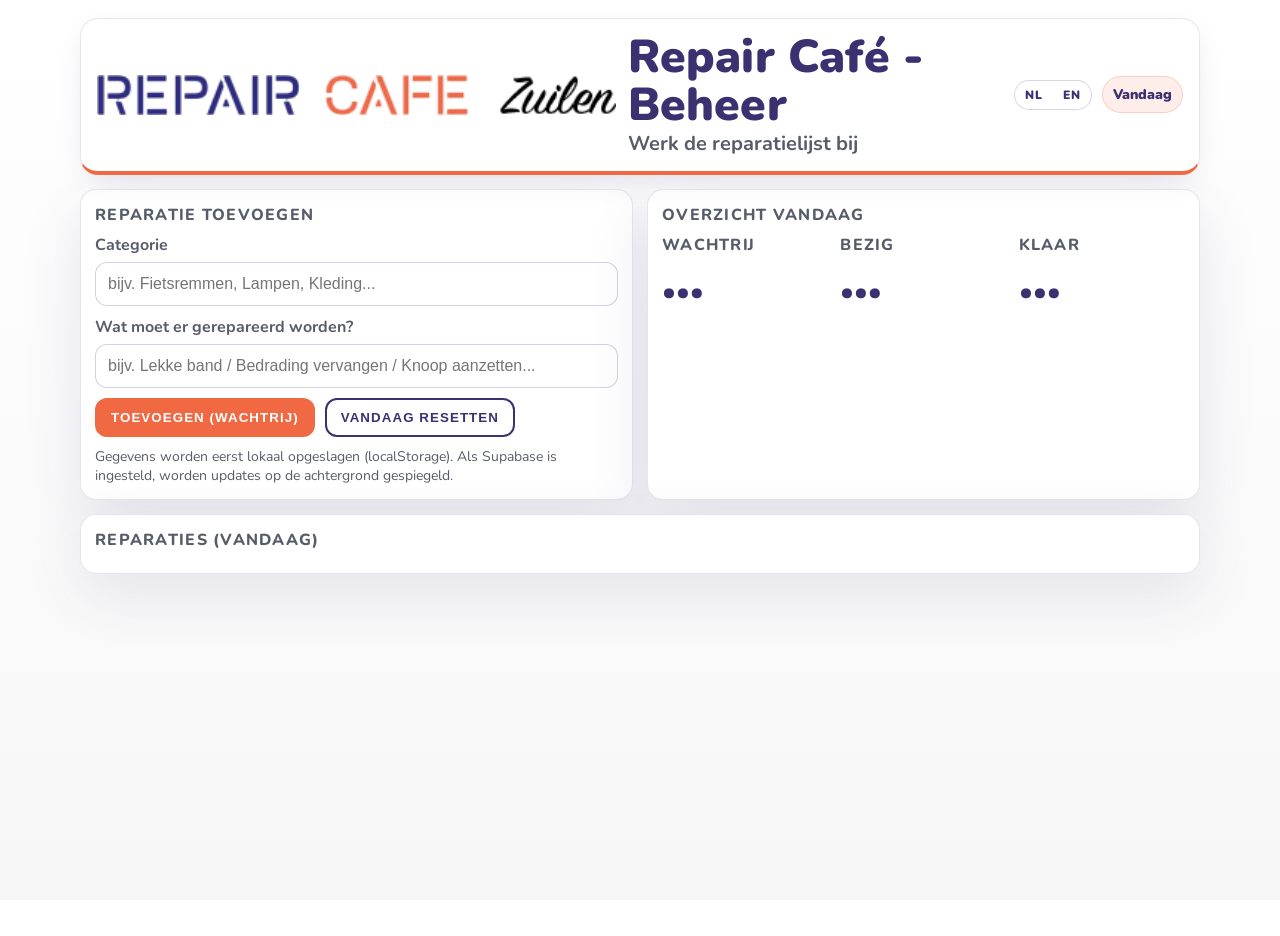
==== admin.html @ ef627d08 "Initial commit: Repair Café TV dashboard Static visitor/admin/TV pages with localStorage-first demo " ====
<!doctype html>
<html lang="nl">
  <head>
    <meta charset="utf-8" />
    <meta name="viewport" content="width=device-width, initial-scale=1" />
    <title>Repair Café - Beheer</title>
    <link rel="preconnect" href="https://fonts.googleapis.com" />
    <link rel="preconnect" href="https://fonts.gstatic.com" crossorigin />
    <link
      href="https://fonts.googleapis.com/css2?family=Nunito:wght@400;700;800;900&display=swap"
      rel="stylesheet"
    />
    <link rel="stylesheet" href="./styles.css" />
  </head>
  <body>
    <div class="wrap">
      <div class="topbar">
        <div class="brand">
          <img class="logo" src="./assets/img/repaircafexneworig.png" alt="Repair Café Zuilen logo" />
          <div>
            <h1 class="title fontLead">Repair Café - Beheer</h1>
            <p class="subtitle" id="subtitleText">Werk de reparatielijst bij</p>
          </div>
        </div>
        <div class="topbarActions">
          <div class="langSwitch" aria-label="Language switcher">
            <a id="langNlLink" href="./admin.html" class="langBtn">NL</a>
            <a id="langEnLink" href="./admin.html?lang=en" class="langBtn">EN</a>
          </div>
          <div class="chip" id="dayChip">Vandaag</div>
        </div>
      </div>

      <div class="grid2">
        <div class="panel">
          <div class="kpiLabel" id="addRepairLabel">Reparatie toevoegen</div>

          <form id="addForm">
            <div style="margin-bottom: 10px">
              <label for="categoryInput" id="categoryLabel">Categorie</label>
              <input id="categoryInput" type="text" placeholder="bijv. Fietsremmen, Lampen, Kleding..." required />
            </div>
            <div style="margin-bottom: 10px">
              <label for="descriptionInput" id="descriptionLabel">Wat moet er gerepareerd worden?</label>
              <input
                id="descriptionInput"
                type="text"
                placeholder="bijv. Lekke band / Bedrading vervangen / Knoop aanzetten..."
                required
              />
            </div>
            <div class="btnRow">
              <button class="primary" type="submit" id="addRepairBtn">Toevoegen (wachtrij)</button>
              <button type="button" id="clearDayBtn">Vandaag resetten</button>
            </div>
          </form>

          <div id="errorBox" class="errorBox" style="display: none; margin-top: 12px"></div>
          <div class="muted" id="storageNote" style="margin-top: 10px; font-size: 14px">
            Gegevens worden eerst lokaal opgeslagen (localStorage). Als Supabase is ingesteld, worden updates op de achtergrond gespiegeld.
          </div>
        </div>

        <div class="panel">
          <div class="kpiLabel" id="summaryLabel">Overzicht vandaag</div>
          <div class="grid3" style="grid-template-columns: 1fr 1fr 1fr; gap: 12px">
            <div>
              <div class="kpiLabel" id="queuedLabel" style="margin-bottom: 2px">Wachtrij</div>
              <div class="fontLead kpiValue" style="font-size: clamp(38px, 4vw, 70px)" id="queuedCount">…</div>
            </div>
            <div>
              <div class="kpiLabel" id="inProgressLabel" style="margin-bottom: 2px">Bezig</div>
              <div class="fontLead kpiValue" style="font-size: clamp(38px, 4vw, 70px)" id="inProgressCount">…</div>
            </div>
            <div>
              <div class="kpiLabel" id="doneLabel" style="margin-bottom: 2px">Klaar</div>
              <div class="fontLead kpiValue" style="font-size: clamp(38px, 4vw, 70px)" id="doneCount">…</div>
            </div>
          </div>
        </div>
      </div>

      <div class="panel">
        <div class="kpiLabel" id="repairsTodayLabel">Reparaties (vandaag)</div>
        <div class="list" id="repairsList"></div>
      </div>
    </div>

    <script type="module">
      import {
        addRepairItemToday,
        fetchLatestRepairsToday,
        fetchRepairsSummaryToday,
        getEffectiveRepairDay,
        getUiLanguage,
        setRepairStatus,
        statusLabel,
        statusTone,
      } from "./lib.js";

      const errorBox = document.getElementById("errorBox");
      const dayChip = document.getElementById("dayChip");

      const queuedCountEl = document.getElementById("queuedCount");
      const inProgressCountEl = document.getElementById("inProgressCount");
      const doneCountEl = document.getElementById("doneCount");
      const repairsListEl = document.getElementById("repairsList");

      const addForm = document.getElementById("addForm");
      const categoryInput = document.getElementById("categoryInput");
      const descriptionInput = document.getElementById("descriptionInput");
      const clearDayBtn = document.getElementById("clearDayBtn");
      const langNlLink = document.getElementById("langNlLink");
      const langEnLink = document.getElementById("langEnLink");
      const lang = getUiLanguage();
      const isEnglish = lang === "en";

      document.documentElement.lang = lang;
      langNlLink.href = "./admin.html";
      langEnLink.href = "./admin.html?lang=en";
      langNlLink.classList.toggle("active", !isEnglish);
      langEnLink.classList.toggle("active", isEnglish);
      document.title = isEnglish ? "Repair Cafe - Admin" : "Repair Café - Beheer";
      document.querySelector(".title").textContent = isEnglish ? "Repair Cafe - Admin" : "Repair Café - Beheer";
      document.getElementById("subtitleText").textContent = isEnglish
        ? "Update the repair list"
        : "Werk de reparatielijst bij";
      document.getElementById("addRepairLabel").textContent = isEnglish ? "Add repair item" : "Reparatie toevoegen";
      document.getElementById("categoryLabel").textContent = isEnglish ? "Category" : "Categorie";
      categoryInput.placeholder = isEnglish ? "e.g. Bike brakes, Lamps, Clothing..." : "bijv. Fietsremmen, Lampen, Kleding...";
      document.getElementById("descriptionLabel").textContent = isEnglish
        ? "What needs repair?"
        : "Wat moet er gerepareerd worden?";
      descriptionInput.placeholder = isEnglish
        ? "e.g. Flat tire / Replace wiring / Button replacement..."
        : "bijv. Lekke band / Bedrading vervangen / Knoop aanzetten...";
      document.getElementById("addRepairBtn").textContent = isEnglish ? "Add (queued)" : "Toevoegen (wachtrij)";
      clearDayBtn.textContent = isEnglish ? "Reset today" : "Vandaag resetten";
      document.getElementById("storageNote").textContent = isEnglish
        ? "Data is stored in localStorage first. If Supabase is configured, updates are mirrored in the background."
        : "Gegevens worden eerst lokaal opgeslagen (localStorage). Als Supabase is ingesteld, worden updates op de achtergrond gespiegeld.";
      document.getElementById("summaryLabel").textContent = isEnglish ? "Today summary" : "Overzicht vandaag";
      document.getElementById("queuedLabel").textContent = isEnglish ? "Queued" : "Wachtrij";
      document.getElementById("inProgressLabel").textContent = isEnglish ? "In progress" : "Bezig";
      document.getElementById("doneLabel").textContent = isEnglish ? "Done" : "Klaar";
      document.getElementById("repairsTodayLabel").textContent = isEnglish
        ? "Repairs (today)"
        : "Reparaties (vandaag)";

      function showError(message) {
        errorBox.style.display = "block";
        errorBox.textContent = message;
      }

      function badgeClass(status) {
        if (status === "queued") return "badge badgeQueued";
        if (status === "in_progress") return "badge badgeProgress";
        if (status === "done") return "badge badgeDone";
        return "badge";
      }

      function toneClass(status) {
        if (status === "queued") return "tone toneQueued";
        if (status === "in_progress") return "tone toneProgress";
        if (status === "done") return "tone toneDone";
        return "tone";
      }

      async function reload() {
        const repairDay = getEffectiveRepairDay();
        dayChip.textContent = isEnglish ? `Today (${repairDay})` : `Vandaag (${repairDay})`;

        const [summary, latest] = await Promise.all([
          fetchRepairsSummaryToday(repairDay),
          fetchLatestRepairsToday(repairDay, 100),
        ]);

        queuedCountEl.textContent = String(summary.queuedCount);
        inProgressCountEl.textContent = String(summary.inProgressCount);
        doneCountEl.textContent = String(summary.doneCount);

        repairsListEl.innerHTML = "";
        for (const r of latest) {
          const row = document.createElement("div");
          row.className = "item";

          const left = document.createElement("div");
          const title = document.createElement("div");
          title.className = "itemTitle";
          title.textContent = r.category || (isEnglish ? "General" : "Algemeen");

          const desc = document.createElement("div");
          desc.className = "itemDesc";
          desc.textContent = r.description || "";

          left.appendChild(title);
          left.appendChild(desc);

          const right = document.createElement("div");

          const badge = document.createElement("div");
          badge.className = badgeClass(r.status);
          badge.innerHTML = `<span class="${toneClass(r.status)}"></span>${statusLabel(r.status, lang)}`;

          const btnRow = document.createElement("div");
          btnRow.className = "btnRow";

          const queuedBtn = document.createElement("button");
          queuedBtn.type = "button";
          queuedBtn.textContent = isEnglish ? "Queued" : "Wachtrij";
          queuedBtn.className = r.status === "queued" ? "primary" : "";
          queuedBtn.onclick = async () => {
            await setRepairStatus(r.id, "queued");
            await reload();
          };

          const progressBtn = document.createElement("button");
          progressBtn.type = "button";
          progressBtn.textContent = isEnglish ? "In progress" : "Bezig";
          progressBtn.className = r.status === "in_progress" ? "primary" : "";
          progressBtn.onclick = async () => {
            await setRepairStatus(r.id, "in_progress");
            await reload();
          };

          const doneBtn = document.createElement("button");
          doneBtn.type = "button";
          doneBtn.textContent = isEnglish ? "Done" : "Klaar";
          doneBtn.className = r.status === "done" ? "primary" : "";
          doneBtn.onclick = async () => {
            await setRepairStatus(r.id, "done");
            await reload();
          };

          btnRow.appendChild(queuedBtn);
          btnRow.appendChild(progressBtn);
          btnRow.appendChild(doneBtn);

          right.appendChild(badge);
          right.appendChild(btnRow);

          row.appendChild(left);
          row.appendChild(right);
          repairsListEl.appendChild(row);
        }
      }

      addForm.addEventListener("submit", async (e) => {
        e.preventDefault();
        errorBox.style.display = "none";

        const repairDay = getEffectiveRepairDay();
        const category = categoryInput.value;
        const description = descriptionInput.value;

        try {
          await addRepairItemToday(repairDay, { category, description });
          categoryInput.value = "";
          descriptionInput.value = "";
          await reload();
        } catch (err) {
          const details = err?.message || (isEnglish ? "Unknown error" : "Onbekende fout");
          showError(isEnglish ? `Could not add repair item: ${details}` : `Kon reparatie niet toevoegen: ${details}`);
          // eslint-disable-next-line no-console
          console.error(err);
        }
      });

      clearDayBtn.addEventListener("click", async () => {
        // Local-only: clears the day override used for testing.
        localStorage.removeItem("repair_cafe_day_override");
        await reload();
      });

      async function main() {
        try {
          await reload();
          setInterval(reload, 5000);
        } catch (e) {
          const details = e?.message || (isEnglish ? "Unknown error" : "Onbekende fout");
          showError(
            isEnglish ? `Could not load admin data: ${details}` : `Kon beheergegevens niet laden: ${details}`
          );
          // eslint-disable-next-line no-console
          console.error(e);
        }
      }

      main();
    </script>
  </body>
</html>
---- styles.css ----
:root {
  /* Brand tokens inspired by repaircafezuilen.nl */
  --rcBlue: #3b3171;
  --rcBlue2: #4b3e8c;
  --rcOrange: #f16943;
  --rcLight: #f7f7f7;

  --bg: var(--rcLight);
  --panel: #ffffff;
  --panel2: #ffffff;
  --text: #0f172a; /* slate-900 */
  --muted: rgba(15, 23, 42, 0.7);
  --accent: var(--rcBlue);
  --accent2: var(--rcOrange);

  --toneQueued: #f59e0b; /* amber-500 */
  --toneProgress: #3b82f6; /* blue-500 */
  --toneDone: #22c55e; /* green-500 */
  --shadow: 0 18px 60px rgba(59, 49, 113, 0.12);
}

html,
body {
  height: 100%;
}

body {
  margin: 0;
  background: linear-gradient(180deg, #ffffff, var(--rcLight));
  color: var(--text);
  font-family: "Nunito", system-ui, -apple-system, Segoe UI, Roboto, Arial, sans-serif;
}

.fontLead {
  font-family: "Nunito", system-ui, -apple-system, Segoe UI, Roboto, Arial, sans-serif;
  letter-spacing: 0.2px;
}

.wrap {
  min-height: 100vh;
  display: flex;
  flex-direction: column;
  padding: 18px;
  gap: 14px;
  max-width: 1120px;
  margin: 0 auto;
}

.topbar {
  display: flex;
  gap: 14px;
  align-items: center;
  justify-content: space-between;
  background: rgba(255, 255, 255, 0.9);
  backdrop-filter: blur(10px);
  border: 1px solid rgba(59, 49, 113, 0.12);
  border-bottom: 4px solid var(--rcOrange);
  border-radius: 18px;
  padding: 14px 16px;
  box-shadow: 0 10px 30px -10px rgba(59, 49, 113, 0.18);
}

.brand {
  display: flex;
  align-items: center;
  gap: 12px;
  min-width: 0;
}

.logo {
  height: 40px;
  width: auto;
  display: block;
}

.title {
  font-size: clamp(26px, 3.6vw, 52px);
  margin: 0;
  color: var(--rcBlue);
  font-weight: 900;
  line-height: 1.05;
}

.subtitle {
  margin: 0;
  color: var(--muted);
  font-size: clamp(14px, 2vw, 20px);
  font-weight: 700;
}

.grid2 {
  display: grid;
  grid-template-columns: 1fr 1fr;
  gap: 14px;
}

.grid3 {
  display: grid;
  grid-template-columns: 1fr 1fr 1fr;
  gap: 14px;
}

.panel {
  background: var(--panel);
  border: 1px solid rgba(59, 49, 113, 0.12);
  border-radius: 16px;
  box-shadow: var(--shadow);
  padding: 14px;
}

.kpiLabel {
  color: var(--muted);
  font-size: 16px;
  margin-bottom: 8px;
  font-weight: 800;
  text-transform: uppercase;
  letter-spacing: 0.08em;
}

.kpiValue {
  font-size: clamp(56px, 8vw, 140px);
  line-height: 0.9;
  margin: 0;
  color: var(--rcBlue);
  font-weight: 1000;
}

.kpiRow {
  display: flex;
  gap: 10px;
  align-items: baseline;
  justify-content: space-between;
}

.chip {
  padding: 8px 10px;
  border-radius: 999px;
  background: rgba(241, 105, 67, 0.12);
  border: 1px solid rgba(241, 105, 67, 0.22);
  color: var(--rcBlue);
  font-size: 14px;
  font-weight: 900;
}

.topbarActions {
  display: flex;
  align-items: center;
  gap: 10px;
}

.langSwitch {
  display: inline-flex;
  border: 1px solid rgba(59, 49, 113, 0.2);
  border-radius: 999px;
  overflow: hidden;
  background: #fff;
}

.langBtn {
  display: inline-block;
  padding: 6px 10px;
  color: var(--rcBlue);
  text-decoration: none;
  font-weight: 900;
  font-size: 12px;
  letter-spacing: 0.08em;
}

.langBtn.active {
  background: var(--rcBlue);
  color: #fff;
}

.tone {
  height: 12px;
  width: 12px;
  border-radius: 999px;
  background: var(--accent);
  display: inline-block;
  margin-right: 8px;
}

.toneQueued {
  background: var(--toneQueued);
}

.toneProgress {
  background: var(--toneProgress);
}

.toneDone {
  background: var(--toneDone);
}

.list {
  display: grid;
  grid-template-columns: 1fr;
  gap: 10px;
}

.item {
  background: #ffffff;
  border: 1px solid rgba(59, 49, 113, 0.12);
  border-radius: 14px;
  padding: 12px;
  display: grid;
  grid-template-columns: 1fr auto;
  gap: 10px;
}

.itemTitle {
  margin: 0;
  font-size: 20px;
  font-weight: 900;
  color: var(--rcBlue);
}

.itemDesc {
  margin: 6px 0 0;
  color: var(--muted);
  font-size: 16px;
  line-height: 1.3;
  word-break: break-word;
}

.badge {
  border-radius: 999px;
  padding: 10px 12px;
  font-weight: 700;
  border: 1px solid rgba(59, 49, 113, 0.18);
  background: rgba(59, 49, 113, 0.06);
  color: var(--rcBlue);
  height: fit-content;
}

.badgeQueued {
  border-color: rgba(245, 158, 11, 0.45);
  color: rgba(245, 158, 11, 0.95);
}

.badgeProgress {
  border-color: rgba(59, 130, 246, 0.45);
  color: rgba(59, 130, 246, 0.95);
}

.badgeDone {
  border-color: rgba(34, 197, 94, 0.45);
  color: rgba(34, 197, 94, 0.95);
}

.btnRow {
  display: flex;
  gap: 10px;
  flex-wrap: wrap;
}

button {
  appearance: none;
  border: 2px solid var(--rcBlue);
  background: #ffffff;
  color: var(--rcBlue);
  padding: 10px 14px;
  border-radius: 12px;
  cursor: pointer;
  font-weight: 900;
  text-transform: uppercase;
  letter-spacing: 0.08em;
}

button:hover {
  background: rgba(59, 49, 113, 0.06);
}

button.primary {
  border-color: var(--rcOrange);
  background: var(--rcOrange);
  color: #ffffff;
}

label {
  display: block;
  color: var(--muted);
  font-weight: 700;
  margin-bottom: 6px;
}

input,
select,
textarea {
  width: 100%;
  box-sizing: border-box;
  border-radius: 12px;
  padding: 12px 12px;
  background: #ffffff;
  border: 1px solid rgba(59, 49, 113, 0.22);
  color: var(--text);
  font-size: 16px;
}

input:focus,
select:focus,
textarea:focus {
  outline: none;
  border-color: rgba(241, 105, 67, 0.55);
  box-shadow: 0 0 0 4px rgba(241, 105, 67, 0.18);
}

textarea {
  resize: vertical;
  min-height: 90px;
}

.formGrid {
  display: grid;
  grid-template-columns: 1fr 1fr;
  gap: 12px;
}

.errorBox {
  padding: 12px;
  border: 1px solid rgba(255, 75, 75, 0.5);
  background: rgba(255, 75, 75, 0.08);
  color: rgba(255, 170, 170, 0.95);
  border-radius: 14px;
}

.muted {
  color: var(--muted);
}

.tvFullscreenHint {
  position: fixed;
  left: 14px;
  bottom: 14px;
  opacity: 0.85;
  font-size: 14px;
}

@media (max-width: 840px) {
  .grid2 {
    grid-template-columns: 1fr;
  }
  .grid3 {
    grid-template-columns: 1fr;
  }
  .wrap {
    padding: 14px;
  }
  .topbar {
    flex-direction: column;
    align-items: flex-start;
  }
}
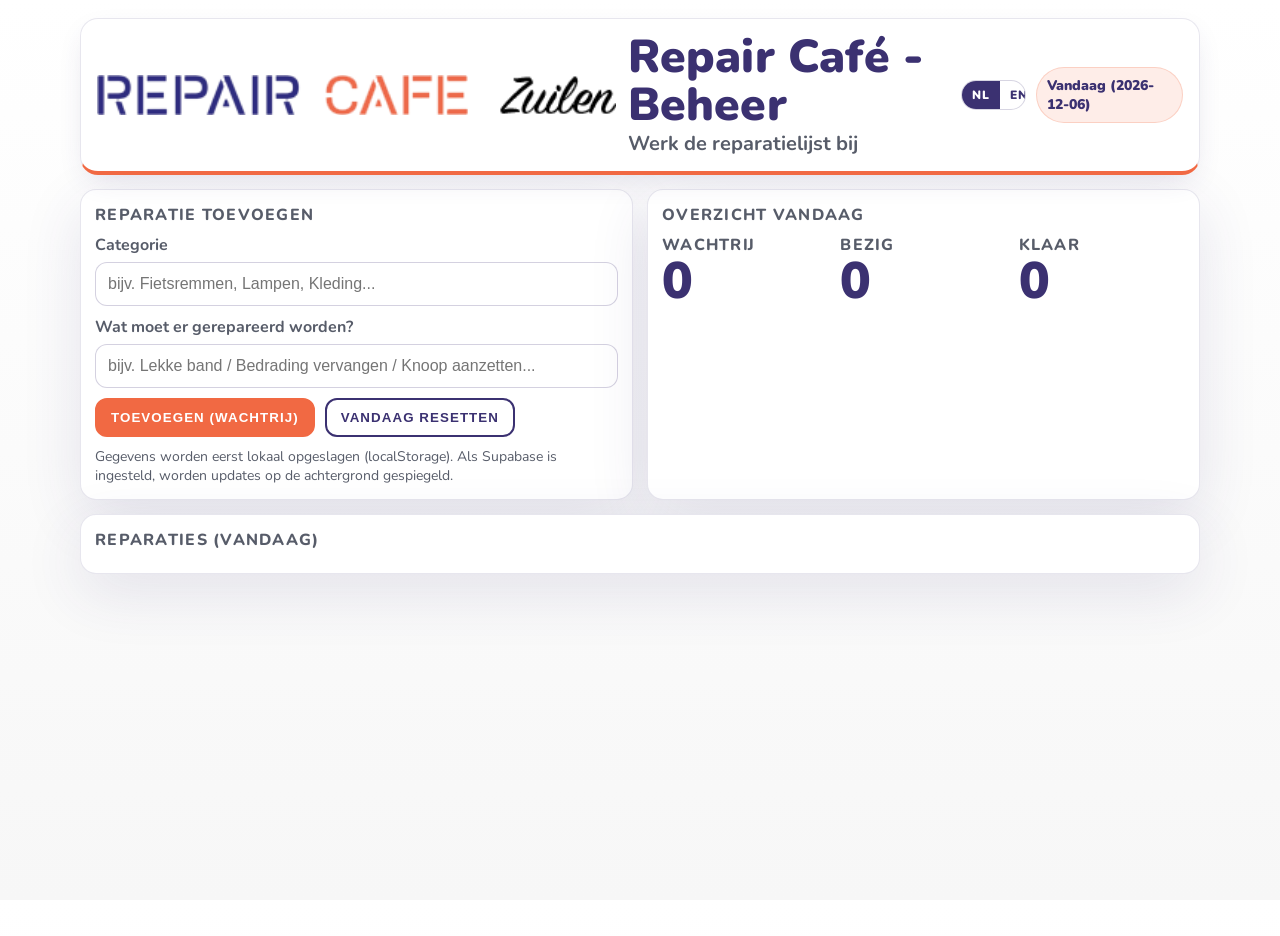
==== commit d42080f1: "Implement local sync with BroadcastChannel and add home button" ====
--- a/admin.html
+++ b/admin.html
@@ -15,7 +15,7 @@
   <body>
     <div class="wrap">
       <div class="topbar">
-        <div class="brand">
+        <div class="brand" style="cursor: pointer;" onclick="window.location.href='index.html'">
           <img class="logo" src="./assets/img/repaircafexneworig.png" alt="Repair Café Zuilen logo" />
           <div>
             <h1 class="title fontLead">Repair Café - Beheer</h1>
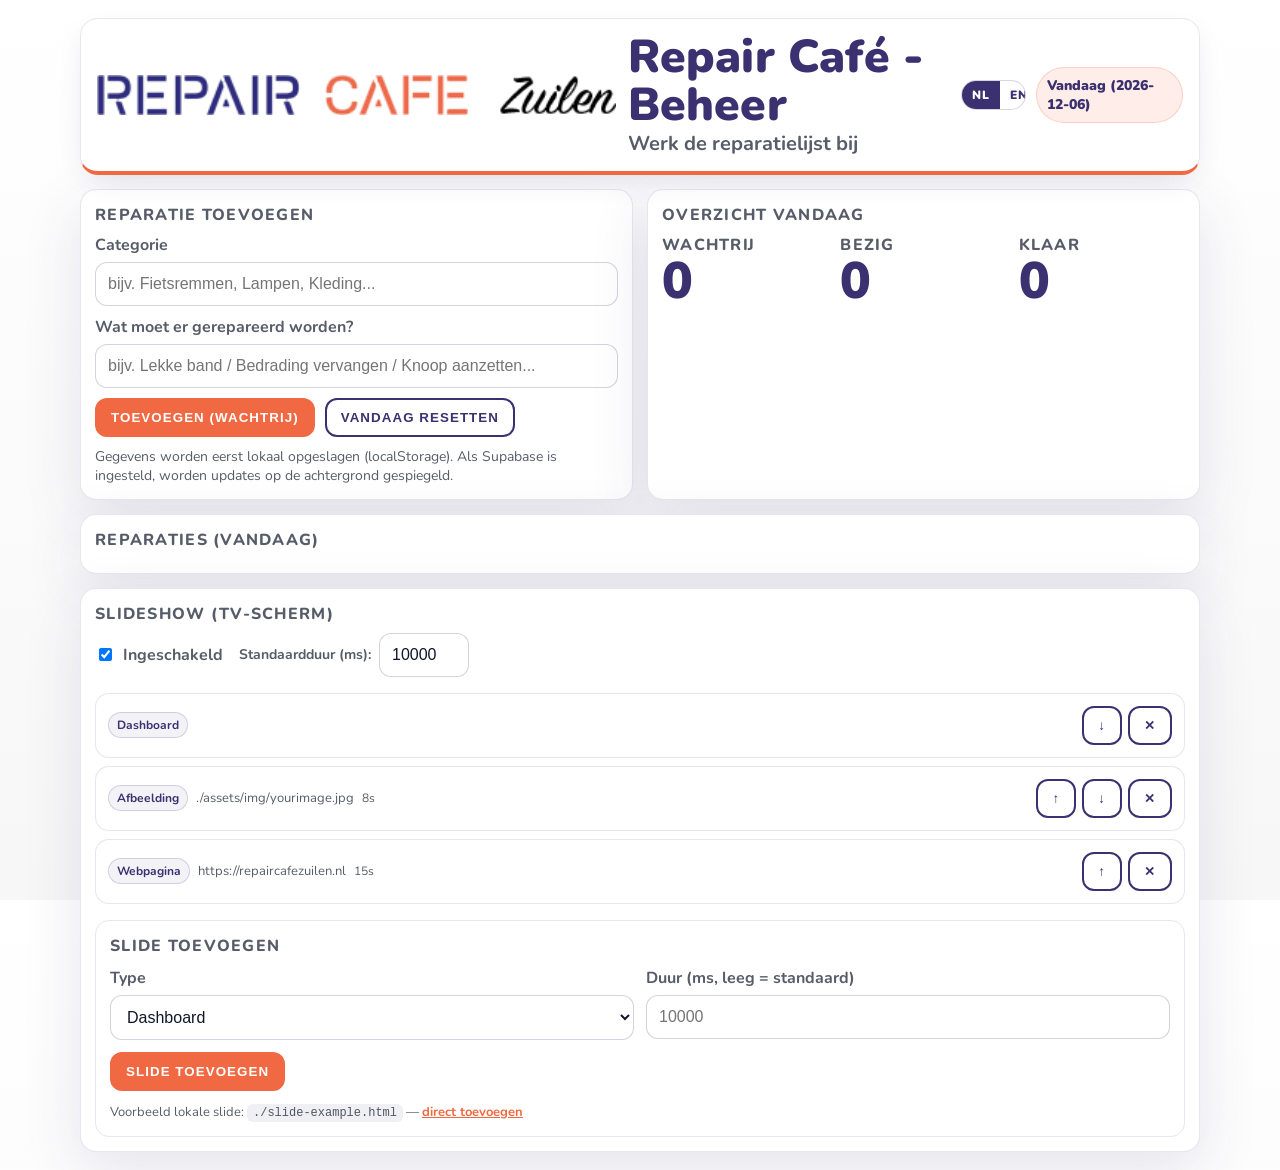
==== commit 4be4c4a5: "feat: add slideshow to TV display with admin controls - Slideshow cycles dashboard, local HTML slide" ====
--- a/admin.html
+++ b/admin.html
@@ -84,6 +84,62 @@
         <div class="kpiLabel" id="repairsTodayLabel">Reparaties (vandaag)</div>
         <div class="list" id="repairsList"></div>
       </div>
+
+      <div class="panel">
+        <div class="kpiLabel" id="slideshowPanelLabel">Slideshow (TV-scherm)</div>
+
+        <div style="display:flex; align-items:center; gap:16px; flex-wrap:wrap; margin-bottom:16px">
+          <label style="display:flex; align-items:center; gap:8px; margin:0; cursor:pointer">
+            <input type="checkbox" id="slideshowEnabled" style="width:auto; cursor:pointer" />
+            <span id="slideshowEnabledLabel">Ingeschakeld</span>
+          </label>
+          <label style="display:flex; align-items:center; gap:8px; margin:0">
+            <span id="slideshowDurationLabel" class="muted" style="font-size:14px">Standaardduur (ms):</span>
+            <input type="number" id="slideshowDuration" style="width:90px" min="1000" step="1000" value="10000" />
+          </label>
+        </div>
+
+        <div id="slideList" style="margin-bottom:16px; display:flex; flex-direction:column; gap:8px"></div>
+
+        <div style="border:1px solid rgba(59,49,113,0.12); border-radius:14px; padding:14px">
+          <div class="kpiLabel" id="addSlideLabel" style="margin-bottom:10px">Slide toevoegen</div>
+          <div class="formGrid">
+            <div>
+              <label id="slideTypeLabel" for="newSlideType">Type</label>
+              <select id="newSlideType">
+                <option value="dashboard">Dashboard</option>
+                <option value="image-upload">Afbeelding</option>
+                <option value="webpage">Webpagina</option>
+              </select>
+            </div>
+            <div>
+              <label id="slideDurLabel" for="newSlideDuration">Duur (ms, leeg = standaard)</label>
+              <input type="number" id="newSlideDuration" min="1000" step="1000" placeholder="10000" />
+            </div>
+          </div>
+          <div id="urlField" style="margin-top:10px; display:none">
+            <label id="slideUrlLabel" for="newSlideUrl">URL</label>
+            <input type="text" id="newSlideUrl" placeholder="https://..." />
+          </div>
+          <div id="uploadField" style="margin-top:10px; display:none">
+            <input type="file" id="newSlideFile" accept="image/*" style="display:none" />
+            <div id="dropZone" class="dropZone">
+              <div id="dropZonePrompt" class="dropZonePrompt">
+                <svg width="32" height="32" viewBox="0 0 24 24" fill="none" stroke="currentColor" stroke-width="1.5"><path d="M21 15v4a2 2 0 0 1-2 2H5a2 2 0 0 1-2-2v-4"/><polyline points="17 8 12 3 7 8"/><line x1="12" y1="3" x2="12" y2="15"/></svg>
+                <span id="dropZoneText">Sleep afbeelding hierheen of klik om te bladeren</span>
+              </div>
+              <img id="imagePreview" src="" alt="" class="imagePreview" style="display:none" />
+            </div>
+          </div>
+          <div class="btnRow" style="margin-top:12px">
+            <button type="button" class="primary" id="addSlideBtn">Slide toevoegen</button>
+          </div>
+          <div class="muted" id="exampleHint" style="margin-top:12px; font-size:13px; line-height:1.5;">
+            Voorbeeld lokale slide: <code style="background:rgba(59,49,113,0.08); padding:2px 6px; border-radius:6px; font-size:12px;">./slide-example.html</code>
+            — <a id="addExampleLink" href="#" style="color:var(--rcOrange); font-weight:700;">direct toevoegen</a>
+          </div>
+        </div>
+      </div>
     </div>
 
     <script type="module">
@@ -96,6 +152,8 @@
         setRepairStatus,
         statusLabel,
         statusTone,
+        getSlideshowConfig,
+        setSlideshowConfig,
       } from "./lib.js";
 
       const errorBox = document.getElementById("errorBox");
@@ -286,6 +344,261 @@
         }
       }
 
+      // ── Slideshow management ──────────────────────────────────────────────────
+
+      document.getElementById("slideshowPanelLabel").textContent = isEnglish ? "Slideshow (TV screen)" : "Slideshow (TV-scherm)";
+      document.getElementById("slideshowEnabledLabel").textContent = isEnglish ? "Enabled" : "Ingeschakeld";
+      document.getElementById("slideshowDurationLabel").textContent = isEnglish ? "Default duration (ms):" : "Standaardduur (ms):";
+      document.getElementById("addSlideLabel").textContent = isEnglish ? "Add slide" : "Slide toevoegen";
+      document.getElementById("slideTypeLabel").textContent = isEnglish ? "Type" : "Type";
+      document.getElementById("slideDurLabel").textContent = isEnglish ? "Duration (ms, empty = default)" : "Duur (ms, leeg = standaard)";
+      document.getElementById("slideUrlLabel").textContent = isEnglish ? "URL" : "URL";
+      document.getElementById("addSlideBtn").textContent = isEnglish ? "Add slide" : "Slide toevoegen";
+
+      const newSlideTypeEl = document.getElementById("newSlideType");
+      if (isEnglish) {
+        newSlideTypeEl.options[1].textContent = "Image";
+        newSlideTypeEl.options[2].textContent = "Web page";
+      }
+      document.getElementById("dropZoneText").textContent = isEnglish
+        ? "Drag image here or click to browse"
+        : "Sleep afbeelding hierheen of klik om te bladeren";
+
+      const slideshowEnabledEl = document.getElementById("slideshowEnabled");
+      const slideshowDurationEl = document.getElementById("slideshowDuration");
+      const slideListEl = document.getElementById("slideList");
+      const newSlideDurationEl = document.getElementById("newSlideDuration");
+      const newSlideUrlEl = document.getElementById("newSlideUrl");
+      const newSlideFileEl = document.getElementById("newSlideFile");
+      const urlFieldEl = document.getElementById("urlField");
+      const uploadFieldEl = document.getElementById("uploadField");
+      const dropZoneEl = document.getElementById("dropZone");
+      const imagePreviewEl = document.getElementById("imagePreview");
+
+      let pendingImageDataUrl = null;
+      let pendingImageName = null;
+
+      function setImagePreview(dataUrl, name) {
+        pendingImageDataUrl = dataUrl;
+        pendingImageName = name;
+        imagePreviewEl.src = dataUrl;
+        imagePreviewEl.style.display = "block";
+        document.getElementById("dropZonePrompt").style.display = "none";
+        dropZoneEl.classList.add("dropZoneHasImage");
+      }
+
+      function clearImagePreview() {
+        pendingImageDataUrl = null;
+        pendingImageName = null;
+        imagePreviewEl.src = "";
+        imagePreviewEl.style.display = "none";
+        document.getElementById("dropZonePrompt").style.display = "flex";
+        dropZoneEl.classList.remove("dropZoneHasImage");
+      }
+
+      function readImageFile(file) {
+        if (!file || !file.type.startsWith("image/")) return;
+        const reader = new FileReader();
+        reader.onload = (e) => setImagePreview(e.target.result, file.name);
+        reader.readAsDataURL(file);
+      }
+
+      dropZoneEl.addEventListener("click", () => newSlideFileEl.click());
+
+      newSlideFileEl.addEventListener("change", () => {
+        if (newSlideFileEl.files[0]) readImageFile(newSlideFileEl.files[0]);
+      });
+
+      dropZoneEl.addEventListener("dragover", (e) => {
+        e.preventDefault();
+        dropZoneEl.classList.add("dropZoneActive");
+      });
+
+      dropZoneEl.addEventListener("dragleave", () => {
+        dropZoneEl.classList.remove("dropZoneActive");
+      });
+
+      dropZoneEl.addEventListener("drop", (e) => {
+        e.preventDefault();
+        dropZoneEl.classList.remove("dropZoneActive");
+        const file = e.dataTransfer.files[0];
+        if (file) readImageFile(file);
+      });
+
+      function slideTypeLabel(type) {
+        if (type === "dashboard") return "Dashboard";
+        if (type === "image") return isEnglish ? "Image" : "Afbeelding";
+        if (type === "webpage") return isEnglish ? "Web page" : "Webpagina";
+        return type;
+      }
+
+      function renderSlideList() {
+        const cfg = getSlideshowConfig();
+        slideshowEnabledEl.checked = cfg.enabled;
+        slideshowDurationEl.value = cfg.defaultDuration;
+        slideListEl.innerHTML = "";
+
+        if (cfg.slides.length === 0) {
+          slideListEl.innerHTML = `<div class="muted" style="font-size:14px">${isEnglish ? "No slides configured." : "Geen slides geconfigureerd."}</div>`;
+          return;
+        }
+
+        cfg.slides.forEach((slide, idx) => {
+          const row = document.createElement("div");
+          row.className = "item";
+
+          const left = document.createElement("div");
+          left.style.cssText = "display:flex; align-items:center; gap:8px; flex-wrap:wrap; min-width:0;";
+
+          const typeBadge = document.createElement("span");
+          typeBadge.className = "badge";
+          typeBadge.style.cssText = "font-size:12px; padding:4px 8px; white-space:nowrap;";
+          typeBadge.textContent = slideTypeLabel(slide.type);
+          left.appendChild(typeBadge);
+
+          if (slide.url) {
+            const urlSpan = document.createElement("span");
+            urlSpan.className = "muted";
+            urlSpan.style.cssText = "font-size:13px; overflow:hidden; text-overflow:ellipsis; white-space:nowrap; max-width:260px;";
+            urlSpan.textContent = slide.url.startsWith("data:")
+              ? (slide.name || (isEnglish ? "uploaded image" : "geüploade afbeelding"))
+              : slide.url;
+            left.appendChild(urlSpan);
+          }
+
+          if (slide.duration) {
+            const durSpan = document.createElement("span");
+            durSpan.className = "muted";
+            durSpan.style.cssText = "font-size:12px; white-space:nowrap;";
+            durSpan.textContent = `${slide.duration / 1000}s`;
+            left.appendChild(durSpan);
+          }
+
+          const right = document.createElement("div");
+          right.className = "btnRow";
+          right.style.cssText = "flex-wrap:nowrap; gap:6px;";
+
+          if (idx > 0) {
+            const upBtn = document.createElement("button");
+            upBtn.type = "button";
+            upBtn.textContent = "↑";
+            upBtn.title = isEnglish ? "Move up" : "Omhoog";
+            upBtn.onclick = () => {
+              const c = getSlideshowConfig();
+              [c.slides[idx - 1], c.slides[idx]] = [c.slides[idx], c.slides[idx - 1]];
+              setSlideshowConfig(c);
+              renderSlideList();
+            };
+            right.appendChild(upBtn);
+          }
+
+          if (idx < cfg.slides.length - 1) {
+            const downBtn = document.createElement("button");
+            downBtn.type = "button";
+            downBtn.textContent = "↓";
+            downBtn.title = isEnglish ? "Move down" : "Omlaag";
+            downBtn.onclick = () => {
+              const c = getSlideshowConfig();
+              [c.slides[idx], c.slides[idx + 1]] = [c.slides[idx + 1], c.slides[idx]];
+              setSlideshowConfig(c);
+              renderSlideList();
+            };
+            right.appendChild(downBtn);
+          }
+
+          const delBtn = document.createElement("button");
+          delBtn.type = "button";
+          delBtn.textContent = "✕";
+          delBtn.title = isEnglish ? "Delete" : "Verwijderen";
+          delBtn.onclick = () => {
+            const c = getSlideshowConfig();
+            c.slides.splice(idx, 1);
+            setSlideshowConfig(c);
+            renderSlideList();
+          };
+          right.appendChild(delBtn);
+
+          row.appendChild(left);
+          row.appendChild(right);
+          slideListEl.appendChild(row);
+        });
+      }
+
+      slideshowEnabledEl.addEventListener("change", () => {
+        const c = getSlideshowConfig();
+        c.enabled = slideshowEnabledEl.checked;
+        setSlideshowConfig(c);
+      });
+
+      slideshowDurationEl.addEventListener("change", () => {
+        const c = getSlideshowConfig();
+        c.defaultDuration = parseInt(slideshowDurationEl.value) || 10000;
+        setSlideshowConfig(c);
+      });
+
+      newSlideTypeEl.addEventListener("change", () => {
+        const type = newSlideTypeEl.value;
+        urlFieldEl.style.display = type === "webpage" ? "block" : "none";
+        uploadFieldEl.style.display = type === "image-upload" ? "block" : "none";
+        if (type !== "image-upload") clearImagePreview();
+      });
+
+      if (isEnglish) {
+        document.getElementById("exampleHint").innerHTML =
+          `Example local slide: <code style="background:rgba(59,49,113,0.08); padding:2px 6px; border-radius:6px; font-size:12px;">./slide-example.html</code> — <a id="addExampleLink" href="#" style="color:var(--rcOrange); font-weight:700;">add directly</a>`;
+      }
+
+      document.getElementById("addExampleLink").addEventListener("click", (e) => {
+        e.preventDefault();
+        const c = getSlideshowConfig();
+        const already = c.slides.some(s => s.url === "./slide-example.html");
+        if (!already) {
+          c.slides.push({ id: crypto.randomUUID ? crypto.randomUUID() : `${Date.now()}`, type: "webpage", url: "./slide-example.html" });
+          setSlideshowConfig(c);
+          renderSlideList();
+        }
+      });
+
+      document.getElementById("addSlideBtn").addEventListener("click", () => {
+        const type = newSlideTypeEl.value;
+        const duration = parseInt(newSlideDurationEl.value) || null;
+        const id = crypto.randomUUID ? crypto.randomUUID() : `${Date.now()}`;
+
+        if (type === "dashboard") {
+          const c = getSlideshowConfig();
+          c.slides.push({ id, type: "dashboard", ...(duration ? { duration } : {}) });
+          setSlideshowConfig(c);
+          renderSlideList();
+          newSlideDurationEl.value = "";
+          return;
+        }
+
+        if (type === "webpage") {
+          const url = newSlideUrlEl.value.trim();
+          if (!url) { alert(isEnglish ? "Enter a URL." : "Voer een URL in."); return; }
+          const c = getSlideshowConfig();
+          c.slides.push({ id, type: "webpage", url, ...(duration ? { duration } : {}) });
+          setSlideshowConfig(c);
+          renderSlideList();
+          newSlideUrlEl.value = "";
+          newSlideDurationEl.value = "";
+          return;
+        }
+
+        if (type === "image-upload") {
+          if (!pendingImageDataUrl) { alert(isEnglish ? "Select or drop an image first." : "Selecteer of sleep eerst een afbeelding."); return; }
+          const c = getSlideshowConfig();
+          c.slides.push({ id, type: "image", url: pendingImageDataUrl, name: pendingImageName || "image", ...(duration ? { duration } : {}) });
+          setSlideshowConfig(c);
+          renderSlideList();
+          clearImagePreview();
+          newSlideFileEl.value = "";
+          newSlideDurationEl.value = "";
+        }
+      });
+
+      renderSlideList();
+
       main();
     </script>
   </body>
--- a/styles.css
+++ b/styles.css
@@ -334,6 +334,79 @@
   bottom: 14px;
   opacity: 0.85;
   font-size: 14px;
+}
+
+.dropZone {
+  border: 2px dashed rgba(59, 49, 113, 0.3);
+  border-radius: 14px;
+  padding: 24px;
+  cursor: pointer;
+  transition: border-color 0.2s, background 0.2s;
+  text-align: center;
+  background: rgba(59, 49, 113, 0.03);
+}
+
+.dropZone:hover,
+.dropZoneActive {
+  border-color: var(--rcOrange);
+  background: rgba(241, 105, 67, 0.05);
+}
+
+.dropZoneHasImage {
+  border-color: var(--rcBlue);
+  padding: 12px;
+}
+
+.dropZonePrompt {
+  display: flex;
+  flex-direction: column;
+  align-items: center;
+  gap: 10px;
+  color: var(--muted);
+  font-size: 14px;
+  font-weight: 700;
+  pointer-events: none;
+}
+
+.imagePreview {
+  max-width: 100%;
+  max-height: 160px;
+  border-radius: 8px;
+  object-fit: contain;
+  display: block;
+  margin: 0 auto;
+}
+
+#slideshowOverlay {
+  position: fixed;
+  inset: 0;
+  background: #000;
+  z-index: 200;
+  opacity: 0;
+  pointer-events: none;
+  transition: opacity 0.6s ease;
+  display: flex;
+  align-items: center;
+  justify-content: center;
+}
+
+#slideshowOverlay.active {
+  opacity: 1;
+  pointer-events: auto;
+}
+
+#slideImg {
+  max-width: 100%;
+  max-height: 100%;
+  object-fit: contain;
+  display: none;
+}
+
+#slideFrame {
+  width: 100%;
+  height: 100%;
+  border: none;
+  display: none;
 }
 
 @media (max-width: 840px) {
